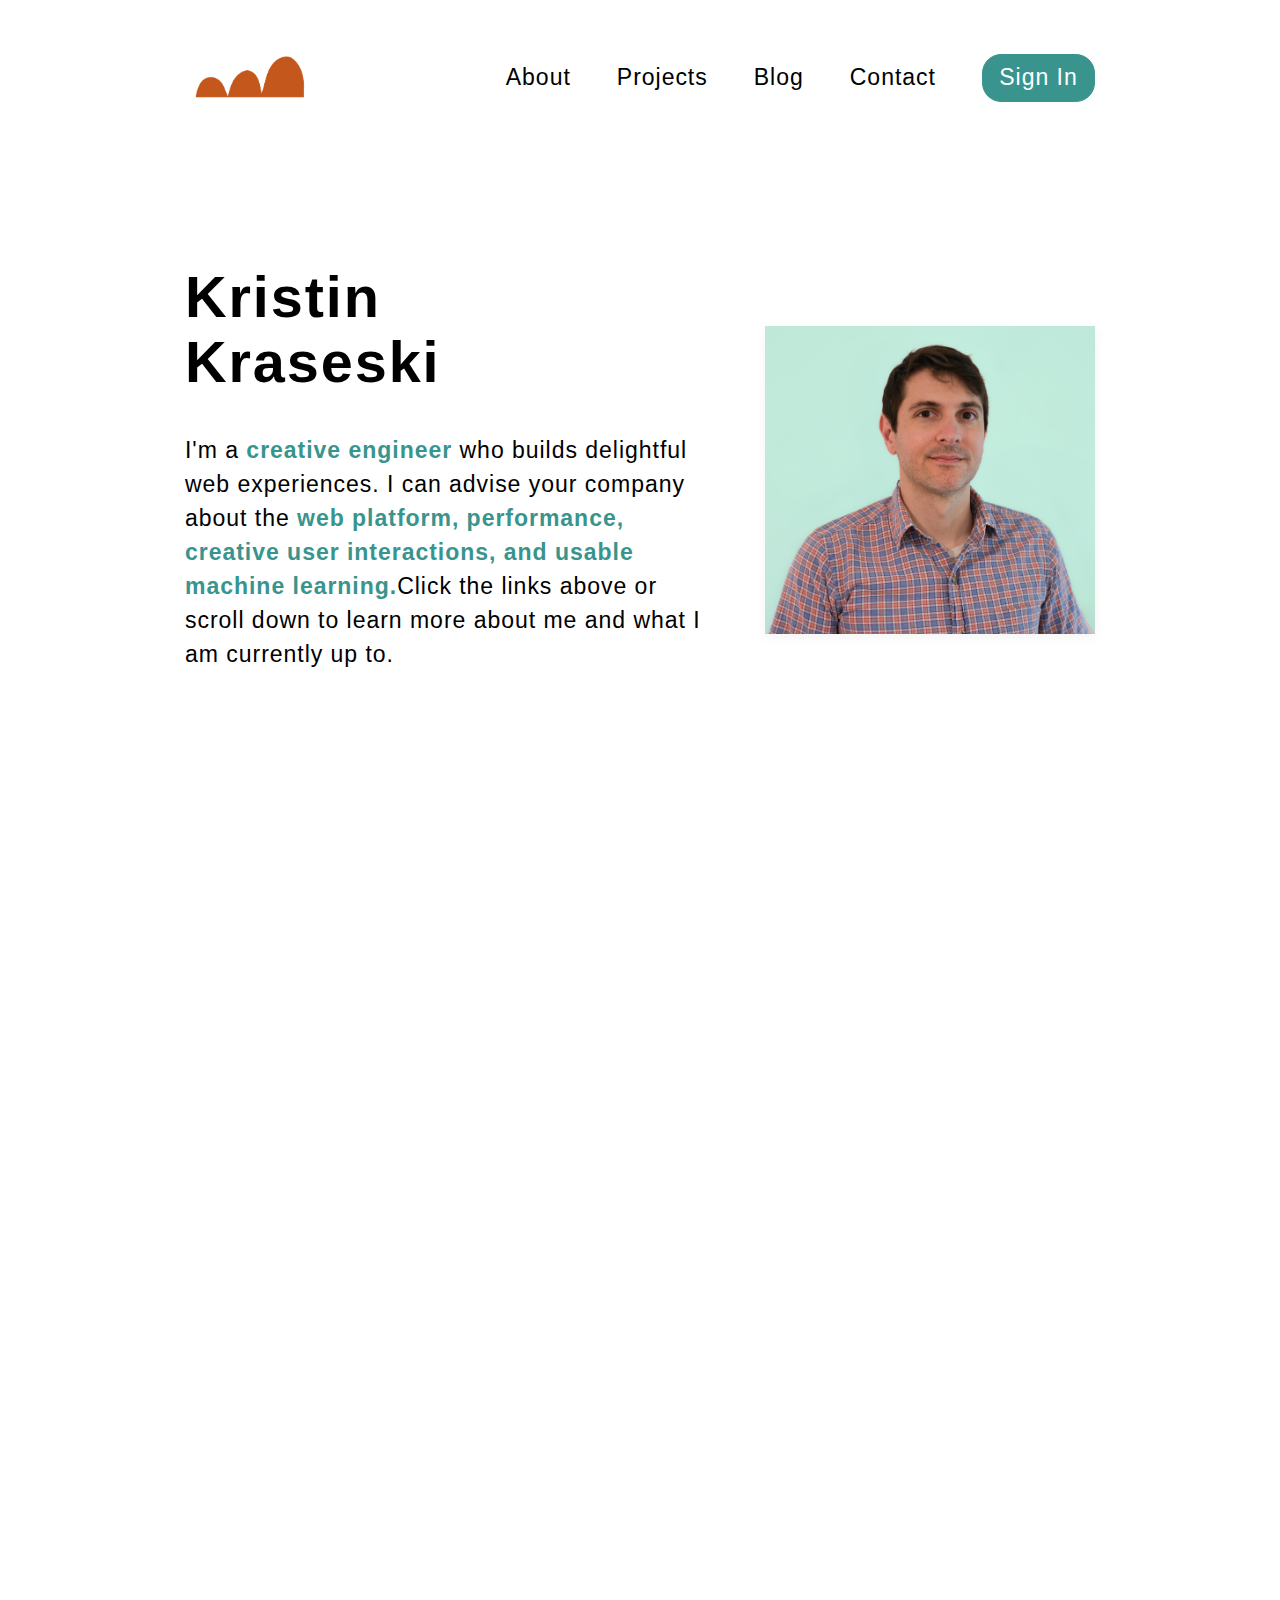
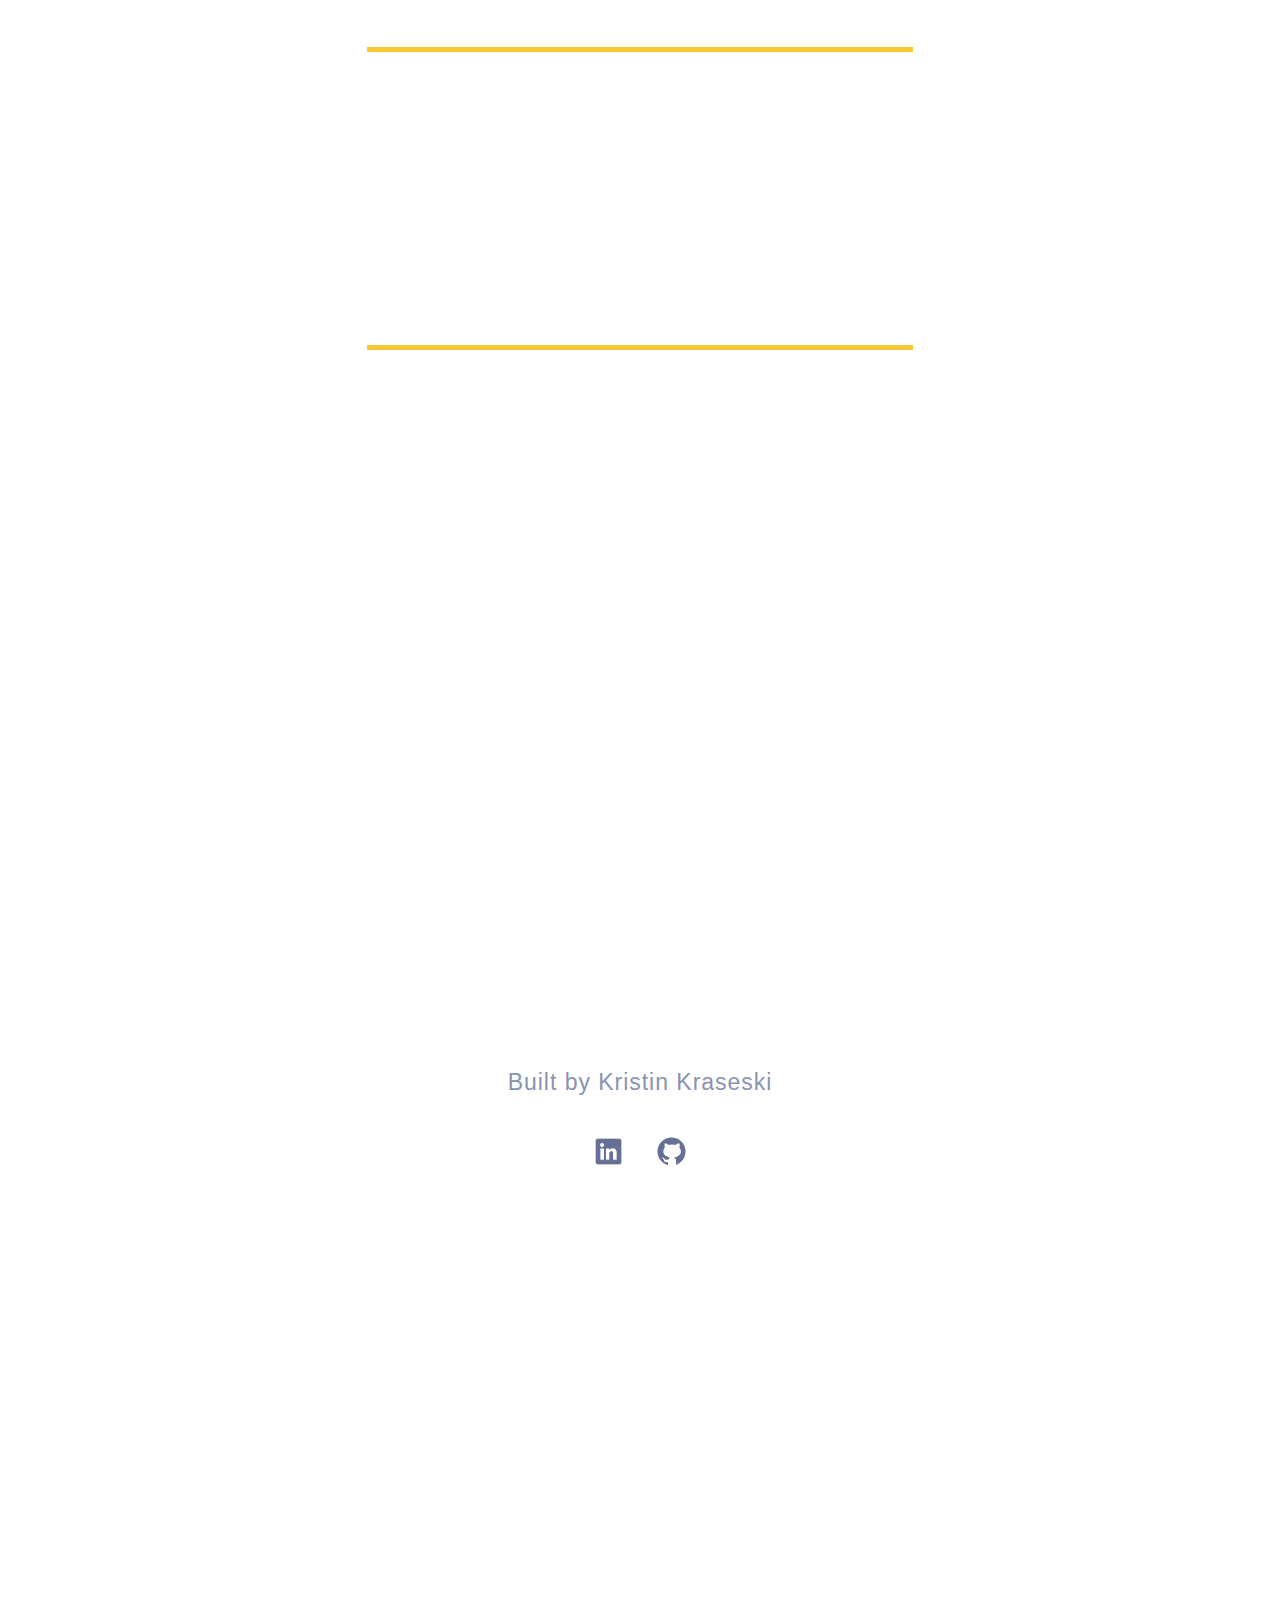
==== index.html @ 256cfc29 "added blogs page descriptin shortening logic" ====
<!DOCTYPE html>
<html lang="en">

<head>
    <meta charset="UTF-8">
    <meta name="viewport" content="width=device-width, initial-scale=1.0">
    <title>Kristin Kraseski</title>
    <link rel="stylesheet" href="styles.css" />
    <script src="https://code.jquery.com/jquery-3.6.0.min.js"
        integrity="sha256-/xUj+3OJU5yExlq6GSYGSHk7tPXikynS7ogEvDej/m4=" crossorigin="anonymous"></script>
    <script>
        $(document).ready(() => {

            $(".scroll").on("click", function (e) {
                e.preventDefault();
                const button_id = $(this).attr("id");
                console.log(button_id)
                $("html, body").animate(
                    {
                        scrollTop: $(`#${button_id}_section`).offset().top,
                    },
                    850
                );
            });

        });
    </script>
</head>

<body>
    <header>
        <div class="logo-container">
            <img id="logo" class="animation_image" src="./images/abstract_chart.png" alt="logo" />
        </div>
        <nav class="main-nav">
            <ul>
                <li id="nav_about" class="animation_about">
                    <a id="about" class="scroll nav-button about" href="#about">About</a>
                </li>
                <li id="nav_projects" class="animation_projects">
                    <a id="projects" class="scroll nav-button projects" href="#projects">Projects</a>
                </li>
                <li id="nav_blog" class="animation_blog">
                    <a class="nav-button blog" href="pages/blogs.html">Blog</a>
                </li>
                <li id="nav_contact" class="animation_contact">
                    <a id="contact" class="scroll nav-button contact" href="#contact">Contact</a>
                </li>
                <li id="hamb_nav" class="hamburger-nav">
                    <ul>
                        <li id="hamburger-li">
                            <div id="nav-icon3">
                                <span></span>
                                <span></span>
                                <span></span>
                                <span></span>
                            </div>
                        </li>
                    </ul>
                </li>
                <li id="nav_sign-in" class="animation_sign-in">
                    <div id="sign-in" class="nav-button sign-in">Sign In</div>
                </li>
            </ul>
        </nav>
    </header>
    <nav class="nav-dropdown">
        <ul>
            <li id="first-li-dropdown">
            </li>
            <li class="drop">
                <a id="about" class="scroll" href="#about">About</a>
            </li>
            <li class="drop">
                <a id="projects" class="scroll portfolio" href="#projects">Projects</a>
            </li>
            <li class="drop">
                <a class="portfolio" href="pages/blogs.html">Blog</a>
            </li>
            <li id="last_dropdown_item" class="drop">
                <a id="contact" class="scroll contact" href="#contact">Contact</a>
            </li>
            <li id="dropdown_sign-in_container">
                <div id="dropdown_sign-in" class="sign-in">Sign In</div>
            </li>
        </ul>
    </nav>
    <main>
        <div class="background-mask">
            <div class="login-container">
                <form>
                    <div>
                        <!-- <div class="heading"></div> -->
                        <img id="close-button" alt="close-button" src='./images/close-icon.png' />
                        <div>
                            <div class="heading">Welcome back!</div>
                            <div>Login to access admin privileges.</div>
                        </div>
                    </div>
                    <div class="form-input-headings">Email Address</div>
                    <input class="form-input" name="email" type="email" placeholder="Email" />
                    <div class="form-input-headings">Password</div>
                    <input class="form-input" name="password" type="password" placeholder="Password" />
                    <button type="submit" id="login-form-button">Login</button>
                </form>
            </div>
        </div>
        <div class="intro">
            <div class="about-me-flex">
                <div class="intro-and-skills-flex">
                    <div class="lead-in lead-in_animation">Hi there, my name is</div>
                    <div class="name name_animation">Kristin <span class="last_name">Kraseski</span></div>
                    <div class="create-things-tagline tagline_animation">
                        and I create things with code.
                    </div>
                    <div class="intro-blurb intro-blurb_animation">
                        I'm a <span class="styled_text">creative engineer</span> who builds delightful
                        web experiences. I can advise your company about
                        the <span class="styled_text">web platform, performance, creative user
                            interactions, and usable machine learning.</span>Click the
                        links above or scroll down to learn more about me and what I am
                        currently up to.
                    </div>
                </div>
                <div class="profile-image-container">
                    <!-- <div class="profile-image-inner-container"> -->
                    <div class="my-photo-container">
                        <img class="my-photo" src="./images/portrait-colored-background.png" alt="me">
                    </div>
                    <!-- </div> -->
                </div>
            </div>
        </div>
        <section id="about_section">
            <div class="title">About</div>
            <!-- <div class="about-me-flex"> -->
            <!-- <div class="intro-and-skills-flex"> -->
            <div class="about-me-intro">
                In 2021 I ended an 8 year adventure as a Senior Engineer
                at <a class="styled_text2">Google</a>. Since then, I've been working with companies
                on creative projects, prototyping, or advising their engineering
                teams. Some of the bigger companies I've worked with (that I can
                talk about) include Google, Revel</a> and Moderna</a>.Before that, I
                used to work on Chrome. Do you know that little profile
                switcher button that in top right corner of your browser?
                Yeah, I did that (but now it looks different. It's been
                6+ years after all). Before that, in the prehistoric times,
                I worked in finance, despite not really understanding or
                caring about it. I have a masters in Computer Science from
                <a class="styled_text2">McGill University</a>. I wrote a thesis on Reinforcement Learning,
                which you can read <a class="styled_text2">here</a>, though I'm not sure why you would.
                I've recently started focusing less on tech and more on art,
                which is something I've wanted to do all my life! You can
                see how that is going on my <a class="styled_text2">studio page</a>.
            </div>
            <div class="skills">
                <!-- <img id="python_icon" class="svg svg_no_side_gap" src="./images/python-svgrepo-com (2)-cropped.svg" />
                <img class="svg svg_no_side_gap" src="./images/javascript-svgrepo-com-cropped.svg" />
                <img class="svg html_icon" src="./images/html-5-svgrepo-com-cropped.svg" />
                <img class="svg css_icon" src="./images/css-3-svgrepo-com-cropped.svg" />
                <img id="sql_icon" class="svg svg_no_side_gap" src="./images/Azure SQL Database-cropped.svg" />
                <img class="svg svg_no_side_gap" src="./images/tableau-icon-svgrepo-com-cropped.svg" />
                <img class="svg" src="./images/New_Power_BI_Logo (1)-cropped.svg" />
                <img class="svg svg_no_side_gap" src="./images/excel-svgrepo-com-cropped.svg" /> -->
                <img id="python_icon" class="svg" src="./images/python-svgrepo-com (2)-cropped.svg" />
                <img id="js_icon"class="svg" src="./images/javascript-svgrepo-com-cropped.svg" />
                <img id="html_icon" class="svg" src="./images/html-5-svgrepo-com-cropped.svg" />
                <img id="css_icon" class="svg" src="./images/css-3-svgrepo-com-cropped.svg" />
                <img id="sql_icon" class="svg" src="./images/Azure SQL Database-cropped.svg" />
                <img id="tableau_icon" class="svg" src="./images/tableau-icon-svgrepo-com-cropped.svg" />
                <img id="bi_icon" class="svg" src="./images/New_Power_BI_Logo (1)-cropped.svg" />
                <img id="excel_icon" class="svg" src="./images/excel-svgrepo-com-cropped.svg" />
            </div>
            <a id="resume" class="resume" href="./public/Matthew_Volny_Resume.pdf" target="_blank">Resume</a>
            <!-- </div> -->
            <!-- <div class="profile-image-container">
                    <div class="profile-image-inner-container">
                        <div class="my-photo-container">
                            <img class="my-photo" src="./images/portrait-colored-background.png" alt="me">
                        </div>
                    </div>
                </div> -->
        </section>
        <div class="spacer"></div>
        <section id="projects_section">
            <div class="title">Projects</div>
            <div id="project"></div>
        </section>
        <div class="spacer"></div>
        <section id="contact_section">
            <div class="title">Get In Touch</div>
            <div class="contact-me-paragraph">
                If you like my work, please reach out! I am currently looking for
                new opportunities in web development, and would love to hear from
                you. I can be reached via <span class="styled_text2">LinkedIn</span> or via email (see below). Thanks
                for visiting.
                I am available for freelance work for prototyping, in a consulting capacity,
                or as a tech advisor. If you would like to get in touch with me about working
                with you, I am available for freelance work for prototyping, in a consulting
                capacity, or as a tech advisor. If you would like to get in touch with me about
                working with you, <span class="styled_text2">email me</span> and we'll chat!email me and we'll chat!
            </div>
            <div class="contact-me-button-container">
                <a id="say_hello" href="mailto:matthew.volny@gmail.com" rel="noopener noreferrer" target="_blank">Say
                    Hello</a>
            </div>
        </section>
    </main>
    <div class="footer">
        <div class="built-by">Built by Kristin Kraseski</div>
        <ul class="footer-links">
            <li id="show-new-footer-link3" class="footer-icons-container">
                <a class="personal-site-links footer-link-bottom"
                    href="https://www.linkedin.com/in/matthew-volny-a12965138/" target="_blank"><img
                        class="previously-sidebar-footer-icon" src="./images/linkedin-icon-colored.png" alt="" /></a>
                <a class="personal-site-links footer-link-top"
                    href="https://www.linkedin.com/in/matthew-volny-a12965138/" target="_blank"><img
                        class="previously-sidebar-footer-icon" src="./images/linkedin-icon.png" alt="" /></a>
            </li>
            <li id="show-new-footer-link1" class="footer-icons-container">
                <a class="personal-site-links footer-link-bottom" href="https://github.com/matthewvolny"
                    target="_blank"><img class="previously-sidebar-footer-icon" src="./images/github-icon-colored.png"
                        alt="" /></a>
                <a class="personal-site-links footer-link-top" href="https://github.com/matthewvolny"
                    target="_blank"><img class="previously-sidebar-footer-icon" src="./images/github-icon.png"
                        alt="" /></a>
            </li>
        </ul>
    </div>
    <script type="module" src="./scripts.js"></script>
</body>

</html>
---- styles.css ----
:root {
  font-size: 1.2rem;
  color: #000000;
  letter-spacing: 0.05rem;
  margin: 2.5em 4.9em 2.2em 4.9em;
  font-family: "Roboto", sans-serif;
  line-height: 1.77rem;
}

* {
  box-sizing: border-box;
}

body *+* {
  margin-top: 1.6rem;
}

body {
  background-color: white;
  margin: 0 auto;
  font-size: 1.2rem;
  max-width: 910px;
  min-width: 250px;
}

/*  */
/* header (containing logo and nav bar) */
/*  */

header {
  height: 60px;
  display: flex;
  justify-content: space-between;
  width: 100%;
}

/*  */
/* logo */
/*  */

.logo-container {
  /* border: 1px solid red; */
  /* below width had to be added for safari compatibility 
  still needed? */
  width: 100px;
}

.logo-container>img {
  overflow: hidden;
  object-fit: cover;
  height: 100%;
}

.animation_image {
  animation: fade-in 700ms ease-in-out both;
}

@keyframes fade-in {
  0% {
    opacity: 0;
  }

  100% {
    opacity: 1;
  }
}

/*  */
/* nav buttons */
/*  */

.main-nav {
  height: 100%;
  margin: 0;
}

.main-nav>ul {
  height: 100%;
  margin: 0;
  padding: 0;
  display: flex;
  justify-content: space-between;
  align-items: center;
}

.main-nav>ul li {
  margin: 0;
  padding-left: 1em;
  padding-right: 1em;
  list-style: none;
}

.nav-button:hover {
  cursor: pointer;
  text-decoration: underline;
  text-decoration-color: #39948E;
  text-decoration-thickness: .2rem;
  text-underline-offset: .5rem;
}

.animation_about {
  animation: fade-in-top 400ms ease-in-out both;
  animation-delay: 350ms;
}

.animation_projects {
  animation: fade-in-top 400ms ease-in-out both;
  animation-delay: 425ms;
}

.animation_blog {
  animation: fade-in-top 400ms ease-in-out both;
  animation-delay: 500ms;
}

.animation_contact {
  animation: fade-in-top 400ms ease-in-out both;
  animation-delay: 575ms;
}

.animation_sign-in {
  animation: fade-in-top 400ms ease-in-out both;
  animation-delay: 650ms;
}

@keyframes fade-in-top {
  0% {
    transform: translateY(-15px);
    opacity: 0;
  }

  100% {
    transform: translateY(0);
    opacity: 1;
  }
}

.main-nav>ul li a {
  text-decoration: none;
  color: inherit;
}

/* could potentiall be removed or re-assesed */
#nav_sign-in {
  padding-right: 0;
}

#sign-in,
#resume,
#say_hello,
#login-form-button,
#dropdown_sign-in {
  color: white;
  background-color: #39948E;
  border: #39948E solid 1px;
  border-radius: 1rem;
  padding: 0.3rem 0.85rem;
  text-align: center;
  text-decoration: none;
  display: inline-block;
}

#sign-in:hover,
#resume:hover,
#say_hello:hover,
#login-form-button:hover,
#dropdown_sign-in:hover {
  color: white;
  background-color: #2f7b76;
  border: #2f7b76 solid 1px;
  cursor: pointer;
}


/*  */
/* hamburger nav stuff */
/*  */

.hamburger-nav {
  display: none;
}

.hamburger-nav>ul {
  height: 100%;
}

#hamburger-li {
  height: 100%;
  display: flex;
  justify-content: center;
  align-items: center;
  padding-top: .55em;
  padding-bottom: .2em;
}

#nav-icon3 {
  width: 38px;
  height: 100%;
  position: relative;
  transform: rotate(0deg);
  transition: 450ms ease-in-out;
  cursor: pointer;
  display: flex;
  justify-content: center;
  align-items: center;
}

#nav-icon3 span {
  margin-top: 0;
  display: block;
  position: absolute;
  height: 3.7px;
  width: 100%;
  background: #000000;
  border-radius: 9px;
  opacity: 1;
  left: 0;
  transform: rotate(0deg);
  transition: 225ms ease-in-out;
}

#nav-icon3 span:nth-child(1) {
  top: 0px;
}

#nav-icon3 span:nth-child(2),
#nav-icon3 span:nth-child(3) {
  top: 15px;
  /* top: 12px */
}

#nav-icon3 span:nth-child(4) {
  top: 30px;
  /* top: 24px */
}

#nav-icon3.open span:nth-child(1) {
  top: 15px;
  width: 0%;
  left: 50%;
}

#nav-icon3.open span:nth-child(2) {
  transform: rotate(45deg);
}

#nav-icon3.open span:nth-child(3) {
  transform: rotate(-45deg);
}

#nav-icon3.open span:nth-child(4) {
  top: 15px;
  width: 0%;
  left: 50%;
}

/*  */
/* Intro */
/*  */

.last_name {
  display: block;
}

.about-me-flex {
  display: flex;
  flex-direction: row;
  width: 100%;
  height: 100%;
}

.intro-and-skills-flex {
  padding-right: 1.7rem;
}

.my-photo-container {
  margin-top: 2.5rem;
  min-width: 330px;
  box-shadow: 0 3px 10px rgba(147, 147, 147, 0.1);
}

.my-photo-container>img {
  width: 100%;
  margin-top: 0;
  display: block;
}


.intro {
  margin-top: 15.5vh;
  padding-bottom: 3em;
}

.lead-in {
  display: none;
  color: #008c86;
  font-size: 1.3rem;
}

.name {
  margin-top: 0.9rem;
  font-size: 2.5em;
  font-weight: 700;
  line-height: 3.4rem;
  letter-spacing: .1rem;
  margin-bottom: 2rem;
}

.name+div {
  display: none;
  margin-top: 0.35rem;
  font-size: 2.5em;
  line-height: 3.4rem;
  font-weight: 500;
}

.intro-blurb {
  max-width: 95%;
}

.styled_text {
  font-weight: bold;
  /* color: #008c86; */
  color: #39948E;
}

.styled_text2 {
  font-weight: bold;
  color: #F83735;
  text-decoration: underline;
}

.lead-in_animation {
  animation: fade-in-bottom 500ms ease-in-out both;
  animation-delay: 1300ms;
}

.name_animation {
  animation: fade-in-bottom 500ms ease-in-out both;
  animation-delay: 1375ms;
}

.tagline_animation {
  animation: fade-in-bottom 500ms ease-in-out both;
  animation-delay: 1450ms;
}

.intro-blurb_animation {
  animation: fade-in-bottom 500ms ease-in-out both;
  animation-delay: 1525ms;
}

@keyframes fade-in-bottom {
  0% {
    transform: translateY(25px);
    opacity: 0;
  }

  100% {
    transform: translateY(0);
    opacity: 1;
  }
}

/*  */
/* Titles */
/*  */

.title {
  font-size: 1.65rem;
  font-weight: 600;
  margin-bottom: 2rem;
}

.title+div {
  margin-top: 1.65rem;
}

/*  */
/* sections */
/*  */

.spacer {
  background-color: #FAC832;
  width: 60%;
  height: .25rem;
  margin: auto;
  margin-top: 3rem;
}

section {
  visibility: hidden;
  opacity: 0;
  transition: opacity 500ms linear, visibility 500ms linear;
  margin-top: 0;
  padding-bottom: 2.8rem;
  padding-top: 5.7rem;
}

/* When the section is in the viewport, it should become visible */
section.in-viewport {
  visibility: visible;
  opacity: 1;
  transition: none;
  /* Disable transition for sections marked as 'in-viewport' */
}

.skills {
  display: flex;
  flex-wrap: wrap;
  flex-direction: row;
  justify-content: start;
  align-items: start;
  gap: 1.5rem;
  margin-top: 2.2rem;
  margin-bottom: 2.4rem;
  max-width: 95%;
}

.skills img {
  margin-top: 0;
  padding: 5px;
  width: 65px;
  height: 65px;
}

#resume {
  margin-top: .2rem;
  margin-bottom: .03rem;
  width: 135px
}


/*  */
/* Projects */
/*  */

#project {
  display: flex;
  justify-content: space-between;
  flex-wrap: wrap;
  flex-direction: row;
  row-gap: 10px;
}

.project-image-container {
  flex: 0 0 32%;
  position: relative;
  margin-top: 0;
  overflow: hidden;
  background-color: rgb(31, 31, 31);
  z-index: 50;
  width: 280px;
  box-shadow: 0 3px 10px rgba(147, 147, 147, 0.1);
}

/* images must be taller than wide, 
this may require some troubleshooting to get proper
aspect ratio  */
.project-image-container>img {
  width: 100%;
}

.project-details {
  position: absolute;
  margin-top: 0;
  text-align: center;
  vertical-align: middle;
  padding: 1em;
  z-index: 100;
  left: 0;
  top: 0;
  width: 100%;
  height: 100%;
  transform: translateY(100%);
  transition: all 200ms ease-in-out;
}

.blank {
  position: absolute;
  margin-top: 0;
  text-align: center;
  vertical-align: middle;
  padding: 1em;
  z-index: 100;
  left: 0;
  top: 0;
  width: 100%;
  height: 100%;
  z-index: 90;
  background-color: rgb(254, 203, 202, 0);
  transition: all 200ms ease-in-out;
}

.project-image-container:hover .project-details {
  color: rgba(0, 0, 0, 0.95);
  transform: translateY(0);
}

.project-image-container:hover .blank {
  background-color: rgb(254, 203, 202, .95);
}

.project-name {
  margin-top: .5rem;
  font-size: 1.66rem;
  font-weight: 600;
}

.description {
  margin-top: 1rem;
  margin-bottom: 0;
  font-size: 1.2rem;
  line-height: 1.85rem;
}

/*  */
/* Contact me */
/*  */

.contact-me-button-container {
  margin-top: 2rem;

}

#say_hello {
  margin-top: .4rem;
}

/*  */
/* Footer */
/*  */

/* can likely streamline classes and rename/remove some */

.built-by {
  /* color: #39948E; */
  color: #8992b0;
  /* color: #1231B5; */
  /* color: #84B4F9; */
  /* color: rgba(18, 49, 181, .7); */
  width: 100%;
  text-align: center;
  margin-top: 6rem;
  font-weight: 500;
}

.footer-links {
  display: flex;
  justify-content: center;
  align-items: center;
  gap: 1.5rem;
  margin-top: 1.5rem;
  /* margin bottom needs to reduce as screen width is reduced */
  margin-bottom: 40rem;
  width: 217px;
  margin-left: auto;
  margin-right: auto;
  padding: 0;
}

.personal-site-links {
  margin-top: .3rem;
  display: block;
  text-align: center;
  display: flex;
  justify-content: center;
  align-items: center;
}

.previously-sidebar-footer-icon {
  width: 35px;
}

.footer-icons-container {
  margin: 0;
  position: relative;
  list-style: none;
}

.footer-icons-container a+a {
  position: absolute;
  bottom: 0px;
  margin: 0;
}

.footer-link-bottom img {
  opacity: 0;
  transition: all 120ms ease-in-out;
  margin: 0;
}

.footer-link-top img {
  opacity: 1;
  transition: all 120ms ease-in-out;
  margin: 0;
}

.footer-link-top img:hover {
  opacity: 0;
  transform: scale(1.1);
}

#show-footer-link-bottom-icon {
  opacity: 1;
  transform: scale(1.1);
}

/* to do */

/* streamline footer classes */
/* audit footer javascript in scripts.js, 
classes looping can likely be replaced with ids */
/* make sure display images are taller than wide */


/*  */
/* Login Form */
/*  */

.background-mask {
  margin: auto;
  position: fixed;
  top: 0;
  left: 0;
  bottom: 0;
  right: 0;
  width: 100vw;
  visibility: hidden;
  transition: all 300ms ease-in-out;
  z-index: 100;
}

.login-container {
  margin: auto;
  position: absolute;
  top: 0;
  left: 0;
  bottom: 0;
  right: 0;
  background-color: white;
  width: 430px;
  height: 700px;
  padding: 2em 2.5em;
  border: 1px solid rgb(220, 220, 220);
  box-shadow: 0 3px 10px rgb(0 0 0 / 0.1);
  border-radius: .1em;
}

.heading {
  margin-top: 2rem;
  letter-spacing: 0.02em;
  font-size: 1.65rem;
  font-weight: 600;
  margin-bottom: 2rem;
}

#close-button {
  width: 35px;
  position: absolute;
  right: 30px;
  top: 25px;
}

#close-button:hover {
  background-color: rgba(104, 104, 104, 0.05);
  cursor: pointer;
}

.form-input-headings {
  font-weight: 600;
  letter-spacing: 0.02em;
  /* margin-top: 2rem; */
}

.form-input {
  font-size: 0.85rem;
  width: 100%;
  padding: 0.7em;
  padding-left: 1em;
  border-radius: 1.3em;
  border: #39948E 2px solid;
  z-index: 10;
}

::placeholder {
  color: #8992b0;
  opacity: .9;
  letter-spacing: 0.04em;
}

#login-form-button {
  margin-top: 2.25rem;
  font-size: 1.2rem;
  border-radius: 1rem;
  padding: .45rem .9rem;
}

#login_hidden {
  visibility: hidden;
}

#login_visible {
  visibility: visible;
  /* remember what is being transitioned is opacity on background color */
  background-color: rgba(117, 125, 145, 0.7);
  transition: all 300ms ease-in-out;
}

#login-container-visible {
  animation: scale-in-ver-center 0.3s cubic-bezier(0.05, 0.53, 0.34, 1) both;
}

@keyframes scale-in-ver-center {
  0% {
    transform: scale(0);
    transform-origin: center 50%;
    opacity: 0;
  }

  20% {
    transform: scale(.9);
    transform-origin: center 50%;
  }

  100% {
    transform: scale(1);
    transform-origin: center 50%;
    opacity: 1;
  }
}

#login-container-hidden {
  animation: scale-out-vertical-center 50ms ease-out both;
}

@keyframes scale-out-vertical-center {
  0% {
    opacity: 1;
  }

  10% {
    opacity: 0.1;
  }

  100% {
    opacity: 0;
  }
}



/*  */
/* hamburger dropdown */
/*  */

.nav-dropdown {
  display: none;
  /* position: absolute; */
  /* border: 1px solid orangered; */
  /* background-color: rgb(137, 146, 176, 0.7); */
  /* background-color: rgba(191, 233, 220, 1); */
  background-color: rgba(18, 49, 181, .5);
  box-shadow: 0 3px 10px rgba(147, 147, 147, 0.1);
  /* animation: slide-in-left 0.4s cubic-bezier(0.250, 0.460, 0.450, 0.940) both;
  margin-left: -4.9rem;
  margin-right: -4.9rem; */
}

/* margin: 2.4em 4.9em 2.2em 4.9em; */

/* @keyframes slide-in-left {
  0% {
    transform: translateX(-1000px);
    opacity: 0;
  }
  100% {
    transform: translateX(0);
    opacity: 1;
  }
} */




.nav-dropdown>ul {
  /* padding: 1.5rem; */
  padding: 0;
}

.nav-dropdown ul>li {
  list-style: none;
  /* border: 1px solid red; */
  padding-left: 3rem;
  /* padding-right: 1.5rem; */
  padding-top: .55rem;
  padding-bottom: 0.55rem;
  /* text-align: right; */
}


#first-li-dropdown {
  height: .1rem;
}

#last_dropdown_item {
  padding-bottom: 1.61rem;
}

.nav-dropdown ul>li+li {
  margin-top: 0;
}

.nav-dropdown ul>li>a {
  text-decoration: none;
  color: white;
}

.drop:hover {
  text-decoration: underline;
  text-decoration-color: #FAC832;
  text-decoration-thickness: .2rem;
  text-underline-offset: .5rem;
}

.drop:hover>a {
  /* color: black; */
}

#dropdown_sign-in_container {
  padding-bottom: 1.7rem;
  display: none;
  padding-top: .8rem;
}















@media only screen and (max-width: 1140px) {
  #project {
    row-gap: 30px;
    padding-left: 2.45rem;
    padding-right: 2.45rem;
  }

  .project-image-container {
    flex: 0 0 48%;
  }
}







@media only screen and (max-width: 1030px) {
  .skills {
    /* display: flex;
    flex-wrap: wrap;
    flex-direction: row;
    justify-content: start;
    align-items: start; */
    gap: 1.2rem;
    /* margin-top: 2.2rem;
    margin-bottom: 2.4rem;
    max-width: 95%; */
  }
}




@media only screen and (max-width: 1000px) {
  .main-nav>ul li {
    padding-left: .8em;
    padding-right: .8em;
  }
}




@media only screen and (max-width: 980px) {
  .my-photo-container {
    min-width: 300px;
  }
}





@media only screen and (max-width: 945px) {
  .main-nav>ul li {
    padding-left: .6em;
    padding-right: .6em;
  }
}






@media only screen and (max-width: 905px) {

  #nav_about,
  #nav_projects,
  #nav_blog,
  #nav_contact {
    display: none;
  }

  .hamburger-nav {
    display: inline-block;
    animation: fade-in-top 400ms ease-in-out both;
    animation-delay: 375ms;
    /* padding-right: 5em; */
    /* border: 1px solid rgb(87, 103, 196); */
    height: 100%;
  }


  #hamburger-li {
    /* display: inline-block;
      animation: fade-in-top 400ms ease-in-out both;
      animation-delay: 375ms; */
    /* padding-right: 5em; */
    /* border: 1px solid rgb(173, 77, 181); */
    height: 100%;
  }

  #nav-icon3 {
    /* border: 1px solid rgb(53, 154, 143); */
  }


  @keyframes fade-in-top {
    0% {
      transform: translateY(-15px);
      opacity: 0;
    }

    100% {
      transform: translateY(0);
      opacity: 1;
    }
  }

  .my-photo-container {
    min-width: 280px;
  }

}











@media only screen and (max-width: 860px) {

  /* must reduce hamburger icon now */

  /* change flex direction to column */
  .about-me-flex {
    display: flex;
    flex-direction: column;
  }

  .profile-image-container {
    margin-top: 1rem;
    width: 100%;
  }

  .my-photo-container {
    width: 330px;
    margin-left: auto;
    margin-right: auto;
  }

}




@media only screen and (max-width: 840px) {

  /* :root {
    margin: 2.4em 4em 2.2em 4em;
  } */

  #project {
    row-gap: 30px;
    padding-left: 0rem;
    padding-right: 0rem;
  }

  .project-image-container {
    flex: 0 0 48%;
  }

}







@media only screen and (max-width: 770px) {

  :root {
    margin: 2.4em 3.5em 2.2em 3.5em;
  }

  .my-photo-container {
    min-width: 210px;
  }

  .skills {
    /* display: flex;
    flex-wrap: wrap;
    flex-direction: row;
    justify-content: start;
    align-items: start; */
    gap: 1.1rem;
    /* margin-top: 2.2rem;
    margin-bottom: 2.4rem;
    max-width: 95%; */
  }

  .skills img {
    /* border: 1px solid red; */
    /* margin-top: 0;
    padding: 5px; */
    width: 64px;
    height: 64px;
  }

}

@media only screen and (max-width: 730px) {



  #project {
    row-gap: 30px;
    padding-left: 2.45rem;
    padding-right: 2.45rem;
    /* max-width: 80%; */
    margin-left: auto;
    margin-right: auto;
  }

  .project-image-container {
    flex: 0 0 100%;
  }

}



@media only screen and (max-width: 750px) {
  #nav_sign-in {
    display: none;
  }

  #hamb_nav {
    padding-right: 0;
  }

  #dropdown_sign-in_container {
    display: block;
  }

  #last_dropdown_item {
    padding-bottom: .55rem;
  }

  #dropdown_sign-in {
    margin-left: -.6em;
  }

  /* #nav-icon3 span {
    background: #008c86;
  } */

}









@media only screen and (max-width: 730px) {
  .my-photo-container {
    width: 300px;
  }
}








@media only screen and (max-width: 695px) {
  .listed-skills-flex li {
    margin-right: 12%;
  }
}

@media only screen and (max-width: 650px) {
  :root {
    font-size: 1.1rem;
  }

  .name {
    font-size: 2.45em;
  }

  .my-photo-container {
    width: 275px;
  }

  .skills {
    gap: 1rem;
  }

  .skills img {
    width: 60px;
    height: 60px;
  }


  #nav-icon3 span {
    height: 2.7px;
  }

}

@media only screen and (max-width: 570px) {
  #project {
    row-gap: 30px;
    padding-left: 0rem;
    padding-right: 0rem;
  }

}


@media only screen and (max-width: 500px) {
  :root {
    margin: 2.4em 3em 2.2em 3em;
  }
}

@media only screen and (max-width: 450px) {
  :root {
    margin: 2.4em 2.5em 2.2em 2.5em;
  }
}
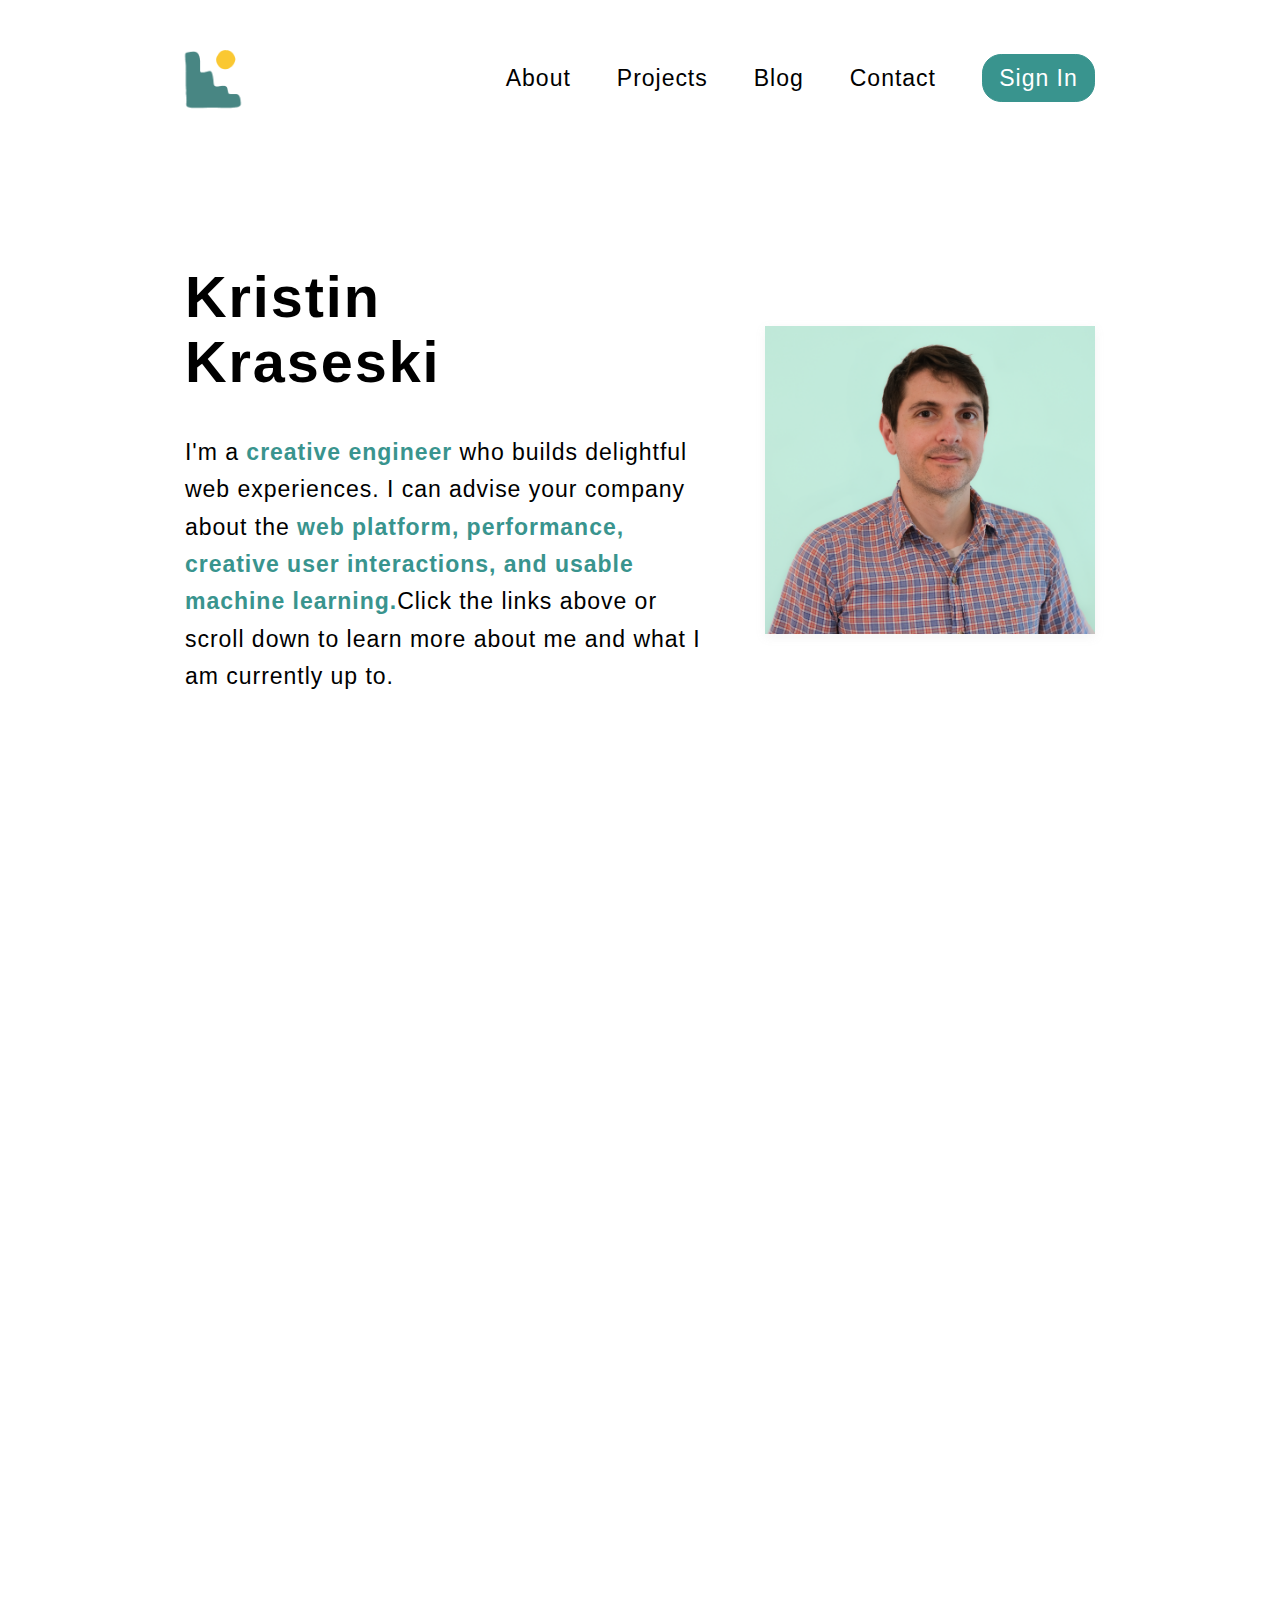
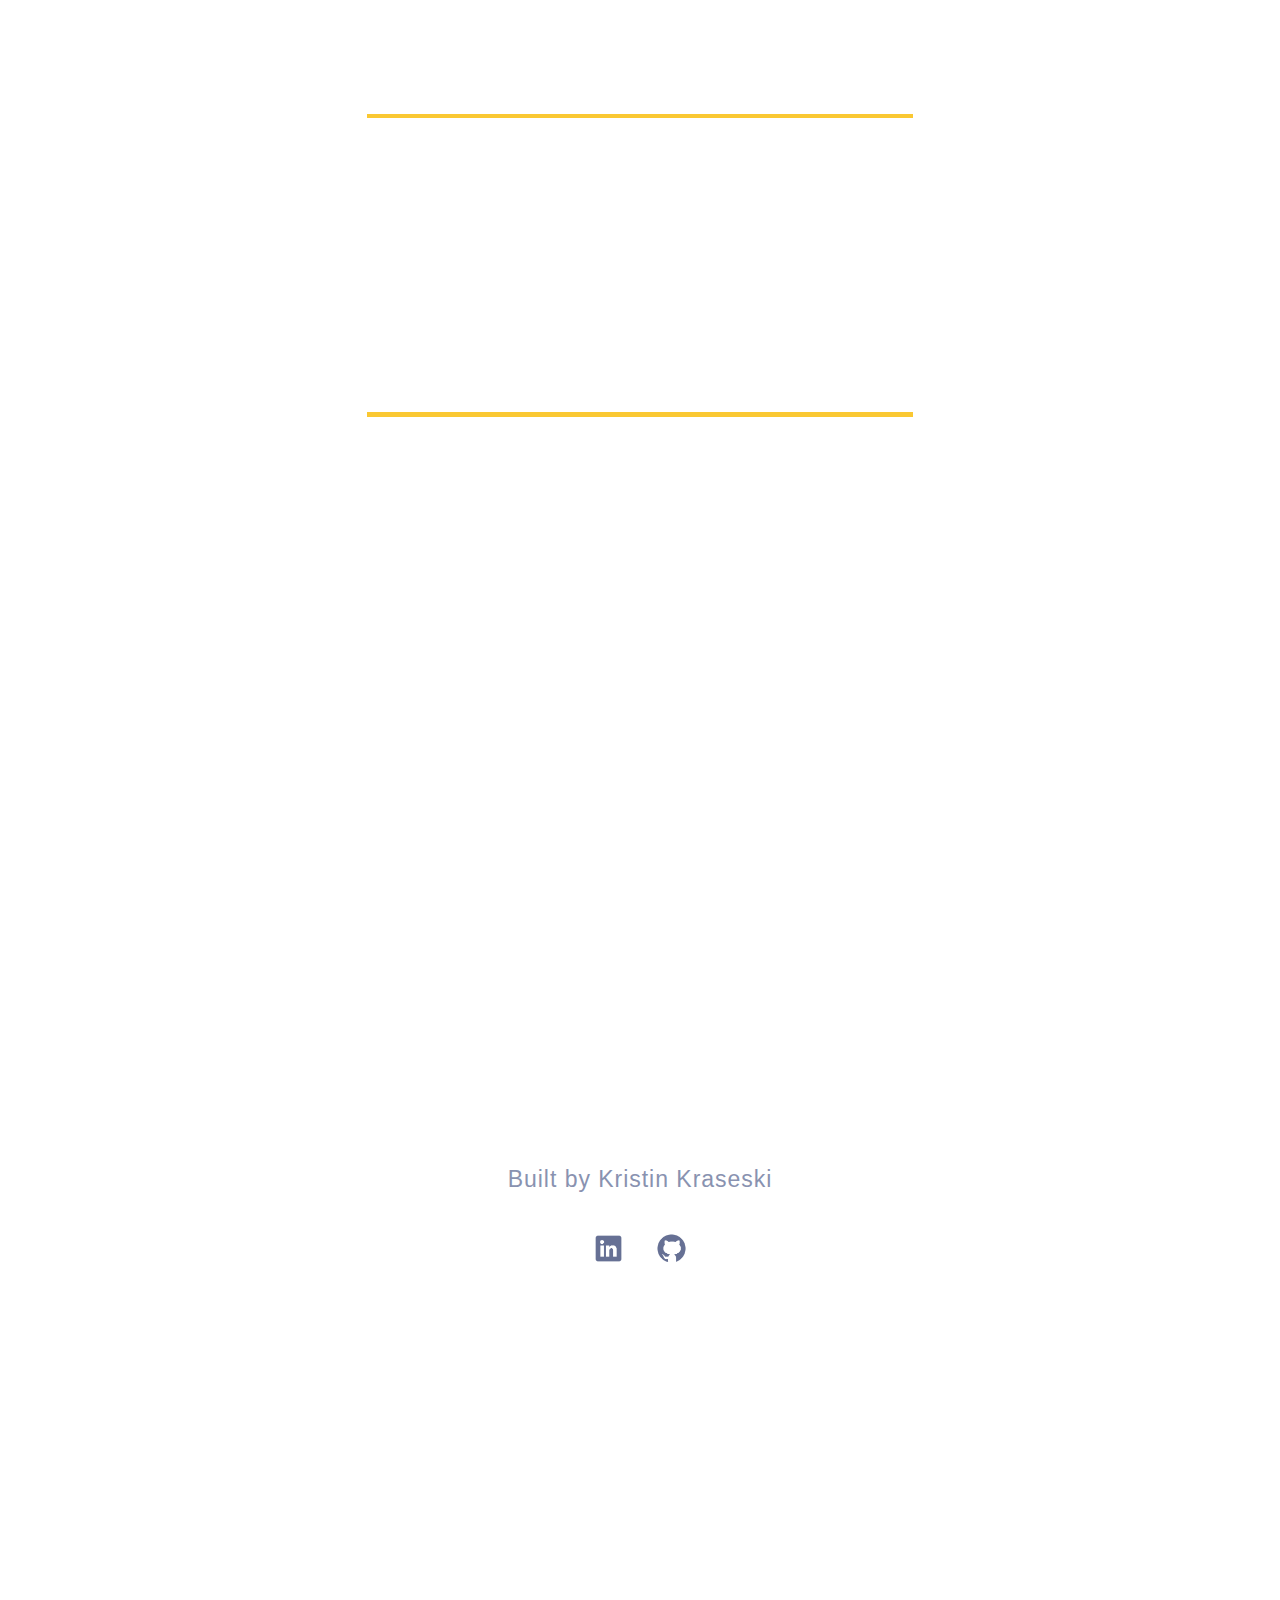
==== commit 0c6a6dcf: "changed logo" ====
--- a/index.html
+++ b/index.html
@@ -30,7 +30,7 @@
 <body>
     <header>
         <div class="logo-container">
-            <img id="logo" class="animation_image" src="./images/abstract_chart.png" alt="logo" />
+            <img id="logo" class="animation_image" src="./images/logo_k.png" alt="logo" />
         </div>
         <nav class="main-nav">
             <ul>
@@ -98,9 +98,9 @@
                         </div>
                     </div>
                     <div class="form-input-headings">Email Address</div>
-                    <input class="form-input" name="email" type="email" placeholder="Email" />
+                    <input class="form-input" name="email" type="email" placeholder="Email" autocomplete="current-email" />
                     <div class="form-input-headings">Password</div>
-                    <input class="form-input" name="password" type="password" placeholder="Password" />
+                    <input class="form-input" name="password" type="password" placeholder="Password" autocomplete="current-password" />
                     <button type="submit" id="login-form-button">Login</button>
                 </form>
             </div>
@@ -108,11 +108,7 @@
         <div class="intro">
             <div class="about-me-flex">
                 <div class="intro-and-skills-flex">
-                    <div class="lead-in lead-in_animation">Hi there, my name is</div>
                     <div class="name name_animation">Kristin <span class="last_name">Kraseski</span></div>
-                    <div class="create-things-tagline tagline_animation">
-                        and I create things with code.
-                    </div>
                     <div class="intro-blurb intro-blurb_animation">
                         I'm a <span class="styled_text">creative engineer</span> who builds delightful
                         web experiences. I can advise your company about
@@ -122,19 +118,15 @@
                         currently up to.
                     </div>
                 </div>
-                <div class="profile-image-container">
-                    <!-- <div class="profile-image-inner-container"> -->
+                <div class="profile-image-container my_photo_animation">
                     <div class="my-photo-container">
                         <img class="my-photo" src="./images/portrait-colored-background.png" alt="me">
                     </div>
-                    <!-- </div> -->
                 </div>
             </div>
         </div>
         <section id="about_section">
             <div class="title">About</div>
-            <!-- <div class="about-me-flex"> -->
-            <!-- <div class="intro-and-skills-flex"> -->
             <div class="about-me-intro">
                 In 2021 I ended an 8 year adventure as a Senior Engineer
                 at <a class="styled_text2">Google</a>. Since then, I've been working with companies
@@ -154,14 +146,6 @@
                 see how that is going on my <a class="styled_text2">studio page</a>.
             </div>
             <div class="skills">
-                <!-- <img id="python_icon" class="svg svg_no_side_gap" src="./images/python-svgrepo-com (2)-cropped.svg" />
-                <img class="svg svg_no_side_gap" src="./images/javascript-svgrepo-com-cropped.svg" />
-                <img class="svg html_icon" src="./images/html-5-svgrepo-com-cropped.svg" />
-                <img class="svg css_icon" src="./images/css-3-svgrepo-com-cropped.svg" />
-                <img id="sql_icon" class="svg svg_no_side_gap" src="./images/Azure SQL Database-cropped.svg" />
-                <img class="svg svg_no_side_gap" src="./images/tableau-icon-svgrepo-com-cropped.svg" />
-                <img class="svg" src="./images/New_Power_BI_Logo (1)-cropped.svg" />
-                <img class="svg svg_no_side_gap" src="./images/excel-svgrepo-com-cropped.svg" /> -->
                 <img id="python_icon" class="svg" src="./images/python-svgrepo-com (2)-cropped.svg" />
                 <img id="js_icon"class="svg" src="./images/javascript-svgrepo-com-cropped.svg" />
                 <img id="html_icon" class="svg" src="./images/html-5-svgrepo-com-cropped.svg" />
@@ -172,14 +156,6 @@
                 <img id="excel_icon" class="svg" src="./images/excel-svgrepo-com-cropped.svg" />
             </div>
             <a id="resume" class="resume" href="./public/Matthew_Volny_Resume.pdf" target="_blank">Resume</a>
-            <!-- </div> -->
-            <!-- <div class="profile-image-container">
-                    <div class="profile-image-inner-container">
-                        <div class="my-photo-container">
-                            <img class="my-photo" src="./images/portrait-colored-background.png" alt="me">
-                        </div>
-                    </div>
-                </div> -->
         </section>
         <div class="spacer"></div>
         <section id="projects_section">
--- a/styles.css
+++ b/styles.css
@@ -4,7 +4,7 @@
   letter-spacing: 0.05rem;
   margin: 2.5em 4.9em 2.2em 4.9em;
   font-family: "Roboto", sans-serif;
-  line-height: 1.77rem;
+  line-height: 1.8rem;
 }
 
 * {
@@ -32,6 +32,7 @@
   display: flex;
   justify-content: space-between;
   width: 100%;
+  /* border: 1px solid rgb(126, 126, 45); */
 }
 
 /*  */
@@ -42,13 +43,17 @@
   /* border: 1px solid red; */
   /* below width had to be added for safari compatibility 
   still needed? */
-  width: 100px;
+  /* width: 200px; */
+  /* border: 1px solid red; */
 }
 
 .logo-container>img {
   overflow: hidden;
   object-fit: cover;
-  height: 100%;
+  height: 135%;
+  margin-top: -16px;
+  margin-left: -13px;
+  /* border: 1px solid green; */
 }
 
 .animation_image {
@@ -285,16 +290,9 @@
   display: block;
 }
 
-
 .intro {
   margin-top: 15.5vh;
   padding-bottom: 3em;
-}
-
-.lead-in {
-  display: none;
-  color: #008c86;
-  font-size: 1.3rem;
 }
 
 .name {
@@ -306,16 +304,10 @@
   margin-bottom: 2rem;
 }
 
-.name+div {
-  display: none;
-  margin-top: 0.35rem;
-  font-size: 2.5em;
-  line-height: 3.4rem;
-  font-weight: 500;
-}
-
 .intro-blurb {
   max-width: 95%;
+  /* border: 1px solid red; */
+  line-height: 1.95rem;
 }
 
 .styled_text {
@@ -330,24 +322,19 @@
   text-decoration: underline;
 }
 
-.lead-in_animation {
-  animation: fade-in-bottom 500ms ease-in-out both;
-  animation-delay: 1300ms;
-}
-
 .name_animation {
   animation: fade-in-bottom 500ms ease-in-out both;
   animation-delay: 1375ms;
 }
 
-.tagline_animation {
-  animation: fade-in-bottom 500ms ease-in-out both;
-  animation-delay: 1450ms;
-}
-
 .intro-blurb_animation {
   animation: fade-in-bottom 500ms ease-in-out both;
   animation-delay: 1525ms;
+}
+
+.my_photo_animation {
+  animation: fade-in-bottom 500ms ease-in-out both;
+  animation-delay: 1675ms;
 }
 
 @keyframes fade-in-bottom {
@@ -391,7 +378,7 @@
 section {
   visibility: hidden;
   opacity: 0;
-  transition: opacity 500ms linear, visibility 500ms linear;
+  transition: opacity 550ms linear, visibility 550ms linear;
   margin-top: 0;
   padding-bottom: 2.8rem;
   padding-top: 5.7rem;
@@ -401,8 +388,13 @@
 section.in-viewport {
   visibility: visible;
   opacity: 1;
-  transition: none;
+  /* transition: none; */
   /* Disable transition for sections marked as 'in-viewport' */
+}
+
+section div:nth-of-type(2) {
+  line-height: 1.95rem;
+  /* border: 1px solid red; */
 }
 
 .skills {
@@ -440,7 +432,7 @@
   justify-content: space-between;
   flex-wrap: wrap;
   flex-direction: row;
-  row-gap: 10px;
+  row-gap: 19px;
 }
 
 .project-image-container {
@@ -448,17 +440,21 @@
   position: relative;
   margin-top: 0;
   overflow: hidden;
-  background-color: rgb(31, 31, 31);
+  background-color: rgb(97, 219, 52);
   z-index: 50;
-  width: 280px;
   box-shadow: 0 3px 10px rgba(147, 147, 147, 0.1);
-}
-
-/* images must be taller than wide, 
-this may require some troubleshooting to get proper
-aspect ratio  */
+  /* border: 1px solid red; */
+  display: flex;
+  justify-content: center; /* Center the image horizontally */
+  align-items: center; /* Center the image vertically */
+  height: auto;
+}
+
+/* images should be a 10x10 aspect ratio */
 .project-image-container>img {
   width: 100%;
+  height: auto;
+  object-fit: contain;
 }
 
 .project-details {
@@ -473,7 +469,11 @@
   width: 100%;
   height: 100%;
   transform: translateY(100%);
-  transition: all 200ms ease-in-out;
+  transition: all 230ms ease-in-out;
+  
+  display: flex;
+  justify-content: center;
+  align-items: center;
 }
 
 .blank {
@@ -489,7 +489,7 @@
   height: 100%;
   z-index: 90;
   background-color: rgb(254, 203, 202, 0);
-  transition: all 200ms ease-in-out;
+  transition: all 250ms ease-in-out;
 }
 
 .project-image-container:hover .project-details {
@@ -498,21 +498,24 @@
 }
 
 .project-image-container:hover .blank {
-  background-color: rgb(254, 203, 202, .95);
+  background-color: rgb(254, 203, 202, 1);
 }
 
 .project-name {
-  margin-top: .5rem;
-  font-size: 1.66rem;
+  margin-top: -.5rem;
+  font-size: 1.4rem;
   font-weight: 600;
-}
-
-.description {
+  line-height: 2rem;
+}
+
+/* .description {
   margin-top: 1rem;
   margin-bottom: 0;
   font-size: 1.2rem;
   line-height: 1.85rem;
-}
+} */
+
+
 
 /*  */
 /* Contact me */
@@ -849,9 +852,7 @@
 
 @media only screen and (max-width: 1140px) {
   #project {
-    row-gap: 30px;
-    padding-left: 2.45rem;
-    padding-right: 2.45rem;
+    row-gap: 34px;
   }
 
   .project-image-container {
@@ -863,6 +864,11 @@
 
 
 
+@media only screen and (max-width: 1070px) {
+  #project {
+    row-gap: 32px;
+  }
+}
 
 
 @media only screen and (max-width: 1030px) {
@@ -877,6 +883,10 @@
     margin-bottom: 2.4rem;
     max-width: 95%; */
   }
+
+   #project {
+    row-gap: 30px;
+  }
 }
 
 
@@ -968,9 +978,11 @@
 
 
 
-
-
-
+@media only screen and (max-width: 880px) {
+  #project {
+    row-gap: 28px;
+  }
+}
 
 
 
@@ -996,25 +1008,18 @@
     margin-right: auto;
   }
 
-}
-
-
-
-
-@media only screen and (max-width: 840px) {
-
-  /* :root {
-    margin: 2.4em 4em 2.2em 4em;
-  } */
-
   #project {
-    row-gap: 30px;
-    padding-left: 0rem;
-    padding-right: 0rem;
-  }
-
-  .project-image-container {
-    flex: 0 0 48%;
+    row-gap: 26px;
+  }
+
+}
+
+
+
+
+@media only screen and (max-width: 800px) {
+  #project {
+    row-gap: 24px;
   }
 
 }
@@ -1055,27 +1060,11 @@
     height: 64px;
   }
 
-}
-
-@media only screen and (max-width: 730px) {
-
-
-
   #project {
-    row-gap: 30px;
-    padding-left: 2.45rem;
-    padding-right: 2.45rem;
-    /* max-width: 80%; */
-    margin-left: auto;
-    margin-right: auto;
-  }
-
-  .project-image-container {
-    flex: 0 0 100%;
-  }
-
-}
-
+    row-gap: 24px;
+  }
+
+}
 
 
 @media only screen and (max-width: 750px) {
@@ -1107,19 +1096,36 @@
 
 
 
-
-
-
-
-
+@media only screen and (max-width: 740px) {
+  #project {
+    row-gap: 23px;
+  }
+}
 
 @media only screen and (max-width: 730px) {
-  .my-photo-container {
+  /* .my-photo-container {
     width: 300px;
-  }
-}
-
-
+  } */
+  
+  #project {
+    row-gap: 35px;
+    padding-left: 2.85rem;
+    padding-right: 2.85rem;
+    margin-left: auto;
+    margin-right: auto;
+  }
+
+  .project-image-container {
+    flex: 0 0 100%;
+  }
+
+  .login-container {
+    width: 400px;
+    height: 680px;
+    padding: 2em 2.5em;
+  }
+
+}
 
 
 
@@ -1141,9 +1147,9 @@
     font-size: 2.45em;
   }
 
-  .my-photo-container {
+  /* .my-photo-container {
     width: 275px;
-  }
+  } */
 
   .skills {
     gap: 1rem;
@@ -1157,6 +1163,12 @@
 
   #nav-icon3 span {
     height: 2.7px;
+  }
+
+  .login-container {
+    width: 370px;
+    height: 630px;
+    padding: 2em 2.5em;
   }
 
 }
@@ -1168,6 +1180,10 @@
     padding-right: 0rem;
   }
 
+    .my-photo-container {
+    width: 295px;
+  }
+
 }
 
 
@@ -1181,4 +1197,10 @@
   :root {
     margin: 2.4em 2.5em 2.2em 2.5em;
   }
+
+  .login-container {
+    width: 350px;
+    height: 615px;
+    padding: 2em 2.5em;
+  }
 }